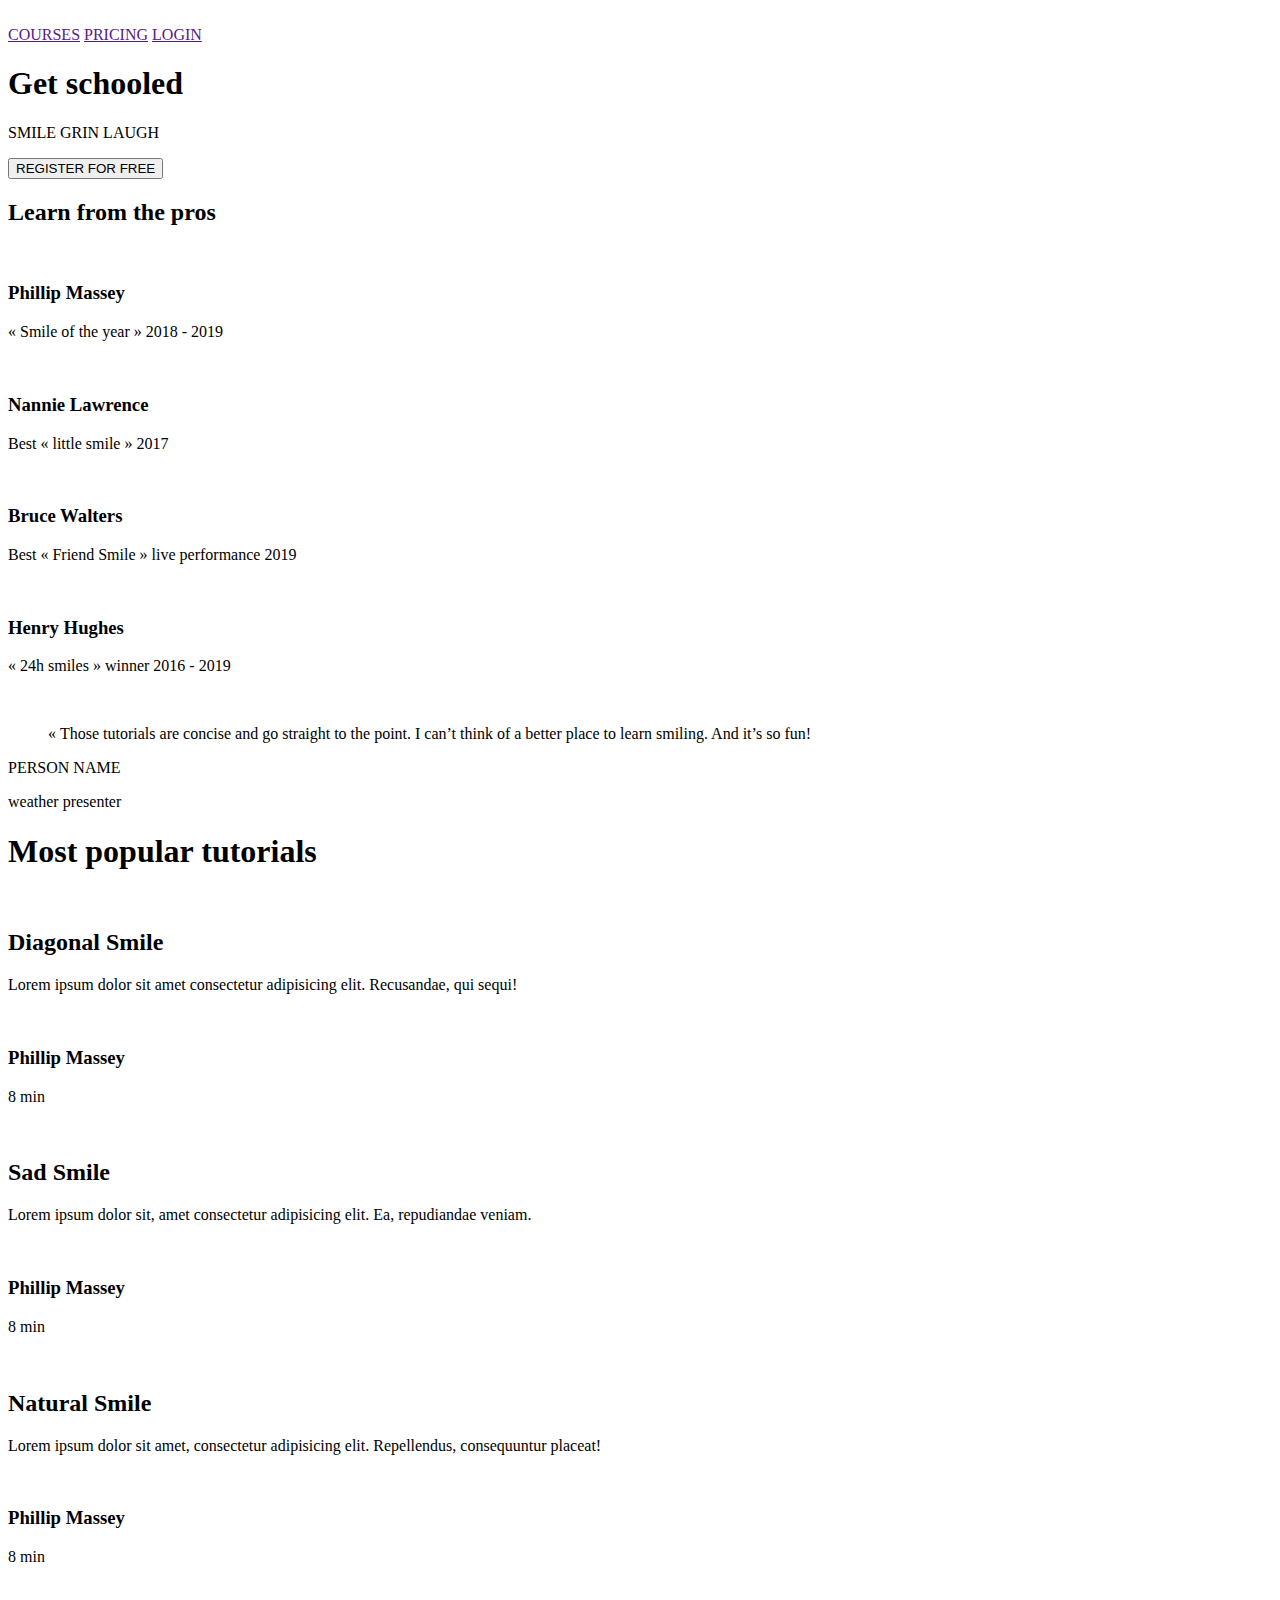
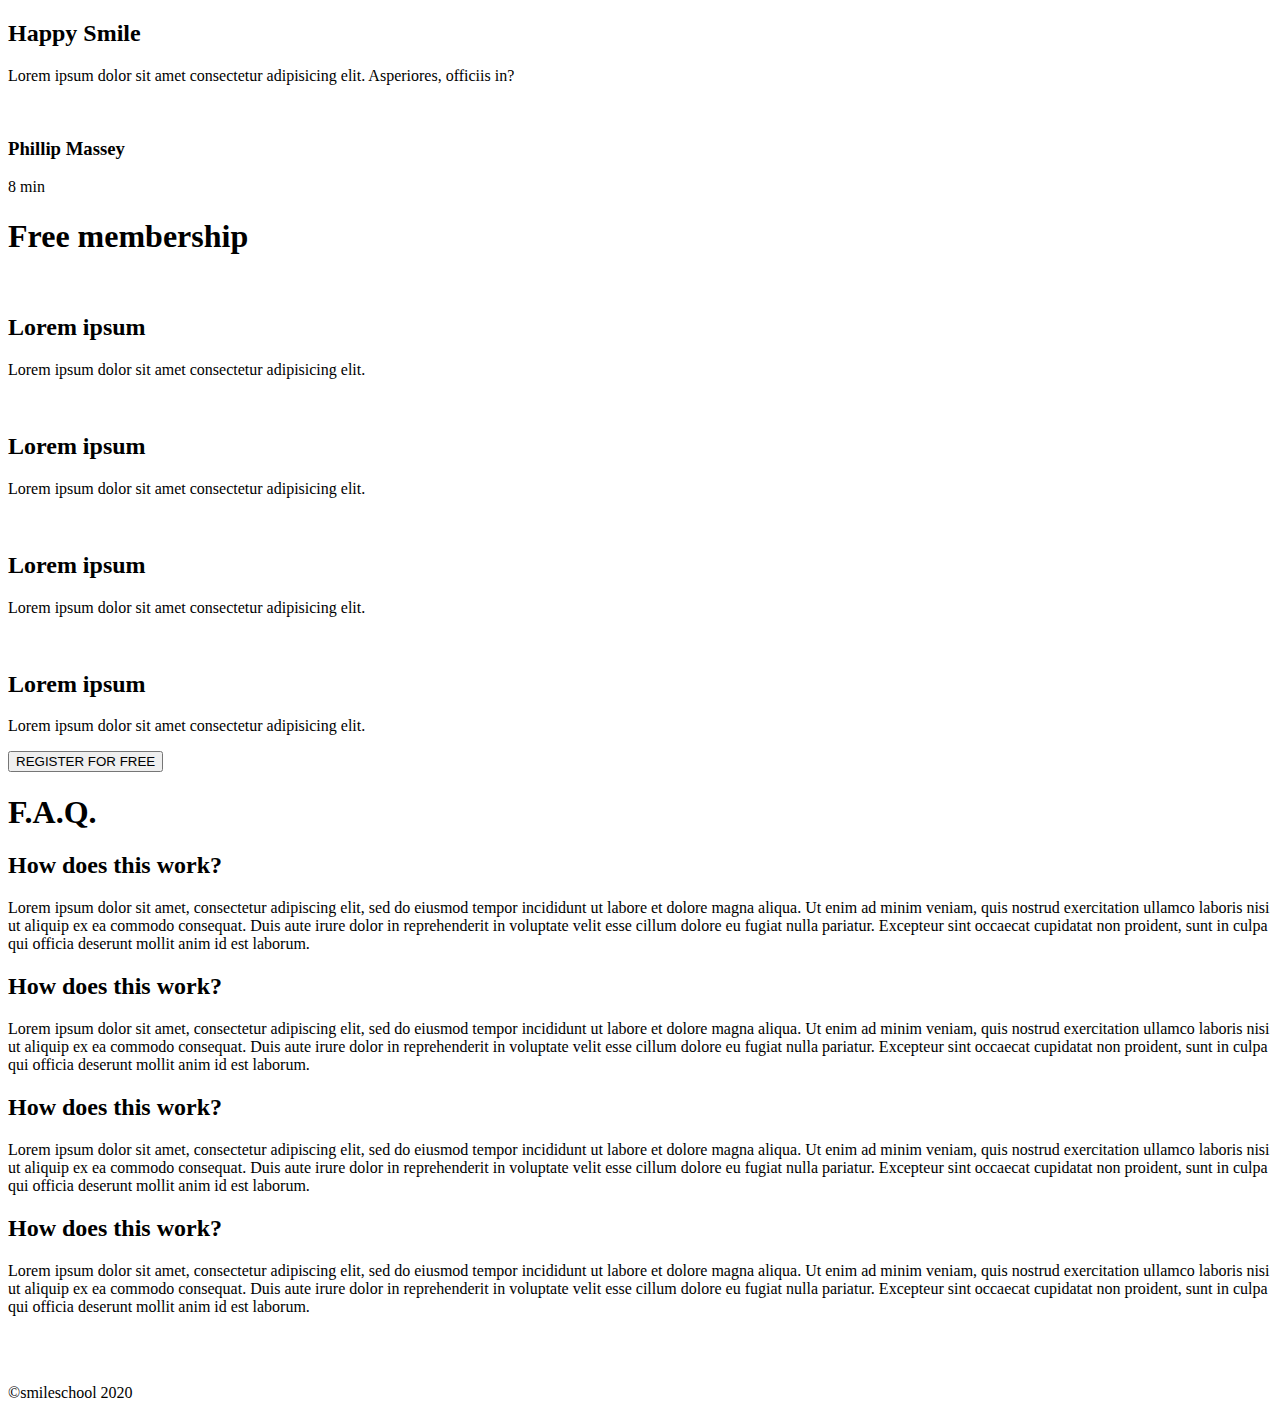
==== css_advanced/index.html @ 8c8cbb37 "html page" ====
<!DOCTYPE html>
<html lang="zxx">
<head>
  <meta charset="UTF-8">
  <meta http-equiv="X-UA-Compatible" content="IE=edge">
  <meta name="viewport" content="width=device-width, initial-scale=1.0">
  <title>Document</title>
</head>

<body>
  <header>
    <div class="logo"><a href=""><img src="#" alt=""></a></div>
    <div class="nav-links">
      <a href="">COURSES</a>
      <a href="">PRICING</a>
      <a href="">LOGIN</a>
    </div>
  </header>

  <main>
    <section>
      <div>
        <h1>Get schooled</h1>
        <p>SMILE GRIN LAUGH</p>
        <button>REGISTER FOR FREE</button>
      </div>

      <div>
        <h2><span class="purple">Learn</span> from the pros</h2>
        <div>
          <div>
            <img src="#" alt="">
            <h3>Phillip Massey</h3>
            <p>« Smile of the year » 2018 - 2019</p>
          </div>
          <div>
            <img src="#" alt="">
            <h3>Nannie Lawrence</h3>
            <p>Best « little smile » 2017</p>
          </div>
          <div>
            <img src="#" alt="">
            <h3>Bruce Walters</h3>
            <p>Best « Friend Smile » live performance 2019</p>
          </div>
          <div>
            <img src="#" alt="">
            <h3>Henry Hughes</h3>
            <p>« 24h smiles » winner 2016 - 2019</p>
          </div>
        </div>
      </div>
    </section>

    <section>
      <div>
        <img src="#" alt="">
        <div>
          <blockquote>« Those tutorials are concise and go straight to the point. 
            I can’t think of a better place to learn smiling. And it’s so fun!
          </blockquote>
          <p>PERSON NAME</p>
          <p>weather presenter</p>
        </div>
      </div>
    </section>

    <section>
      <h1>Most <span class="purple">popular</span> tutorials</h1>
      <div class="video-items">
        <div class="video">
          <img src="#" alt="">
          <h2>Diagonal Smile</h2>
          <p>Lorem ipsum dolor sit amet consectetur adipisicing elit. Recusandae, qui sequi!</p>
          <div class="author">
            <img src="#" alt="">
            <h3>Phillip Massey</h3>
          </div>
          <div class="rating">
            <div class="star-images"><!-- images of starts depending num--></div>
            <p>8 min</p>
          </div>
        </div>

        <div class="video">
          <img src="#" alt="">
          <h2>Sad Smile</h2>
          <p>Lorem ipsum dolor sit, amet consectetur adipisicing elit. Ea, repudiandae veniam.</p>
          <div class="author">
            <img src="#" alt="">
            <h3>Phillip Massey</h3>
          </div>
          <div class="rating">
            <div class="star-images"><!-- images of starts depending num--></div>
            <p>8 min</p>
          </div>
        </div>

        <div class="video">
          <img src="#" alt="">
          <h2>Natural Smile</h2>
          <p>Lorem ipsum dolor sit amet, consectetur adipisicing elit. Repellendus, consequuntur placeat!</p>
          <div class="author">
            <img src="#" alt="">
            <h3>Phillip Massey</h3>
          </div>
          <div class="rating">
            <div class="star-images"><!-- images of starts depending num--></div>
            <p>8 min</p>
          </div>
        </div>
        
        <div class="video">
          <img src="#" alt="">
          <h2>Happy Smile</h2>
          <p>Lorem ipsum dolor sit amet consectetur adipisicing elit. Asperiores, officiis in?</p>
          <div class="author">
            <img src="#" alt="">
            <h3>Phillip Massey</h3>
          </div>
          <div class="rating">
            <div class="star-images"><!-- images of starts depending num--></div>
            <p>8 min</p>
          </div>
        </div>

      </div>
      
    </section>

    <section>
      <h1><span class="purple">Free</span> membership</h1>
      <div>
        <div>
          <img src="#" alt="">
          <h2>Lorem ipsum</h2>
          <p>Lorem ipsum dolor sit amet consectetur adipisicing elit.</p>
        </div>
        <div>
          <img src="#" alt="">
          <h2>Lorem ipsum</h2>
          <p>Lorem ipsum dolor sit amet consectetur adipisicing elit.</p>
        </div>
        <div>
          <img src="#" alt="">
          <h2>Lorem ipsum</h2>
          <p>Lorem ipsum dolor sit amet consectetur adipisicing elit.</p>
        </div>
        <div>
          <img src="#" alt="">
          <h2>Lorem ipsum</h2>
          <p>Lorem ipsum dolor sit amet consectetur adipisicing elit.</p>
        </div>
      </div>
      <button>REGISTER FOR FREE</button>
    </section>

    <section>
      <h1>F.A.Q.</h1>
      <div>
        <div>
          <div>
            <h2>How does this work?</h2>
            <p>Lorem ipsum dolor sit amet, consectetur adipiscing elit, sed do eiusmod 
              tempor incididunt ut labore et dolore magna aliqua.  Ut enim ad minim 
              veniam, quis nostrud exercitation ullamco laboris nisi ut aliquip ex ea 
              commodo consequat. Duis aute irure dolor in reprehenderit in voluptate velit 
              esse cillum dolore eu fugiat nulla pariatur. Excepteur sint occaecat cupidatat
               non proident, sunt in culpa qui officia deserunt mollit anim id est laborum.</p>
          </div>
          <div>
            <h2>How does this work?</h2>
            <p>Lorem ipsum dolor sit amet, consectetur adipiscing elit, sed do eiusmod 
              tempor incididunt ut labore et dolore magna aliqua.  Ut enim ad minim 
              veniam, quis nostrud exercitation ullamco laboris nisi ut aliquip ex ea 
              commodo consequat. Duis aute irure dolor in reprehenderit in voluptate velit 
              esse cillum dolore eu fugiat nulla pariatur. Excepteur sint occaecat cupidatat
               non proident, sunt in culpa qui officia deserunt mollit anim id est laborum.</p>
          </div>
        </div>
        <div>
          <div>
            <h2>How does this work?</h2>
            <p>Lorem ipsum dolor sit amet, consectetur adipiscing elit, sed do eiusmod 
              tempor incididunt ut labore et dolore magna aliqua.  Ut enim ad minim 
              veniam, quis nostrud exercitation ullamco laboris nisi ut aliquip ex ea 
              commodo consequat. Duis aute irure dolor in reprehenderit in voluptate velit 
              esse cillum dolore eu fugiat nulla pariatur. Excepteur sint occaecat cupidatat
               non proident, sunt in culpa qui officia deserunt mollit anim id est laborum.</p>
          </div>
          <div>
            <h2>How does this work?</h2>
            <p>Lorem ipsum dolor sit amet, consectetur adipiscing elit, sed do eiusmod 
              tempor incididunt ut labore et dolore magna aliqua.  Ut enim ad minim 
              veniam, quis nostrud exercitation ullamco laboris nisi ut aliquip ex ea 
              commodo consequat. Duis aute irure dolor in reprehenderit in voluptate velit 
              esse cillum dolore eu fugiat nulla pariatur. Excepteur sint occaecat cupidatat
               non proident, sunt in culpa qui officia deserunt mollit anim id est laborum.</p>
          </div>
        </div>

      </div>

    </section>

  </main>

  <footer>
    <div>
      <div>
        <div>
          <img src="#" alt="">
        </div>
        <div>
          <a href=""><img src="#" alt=""></a>
          <a href=""><img src="#" alt=""></a>
          <a href=""><img src="#" alt=""></a>
        </div>
      </div>
      <p>©smileschool 2020</p>
    </div>
  </footer>
  
</body>

</html>
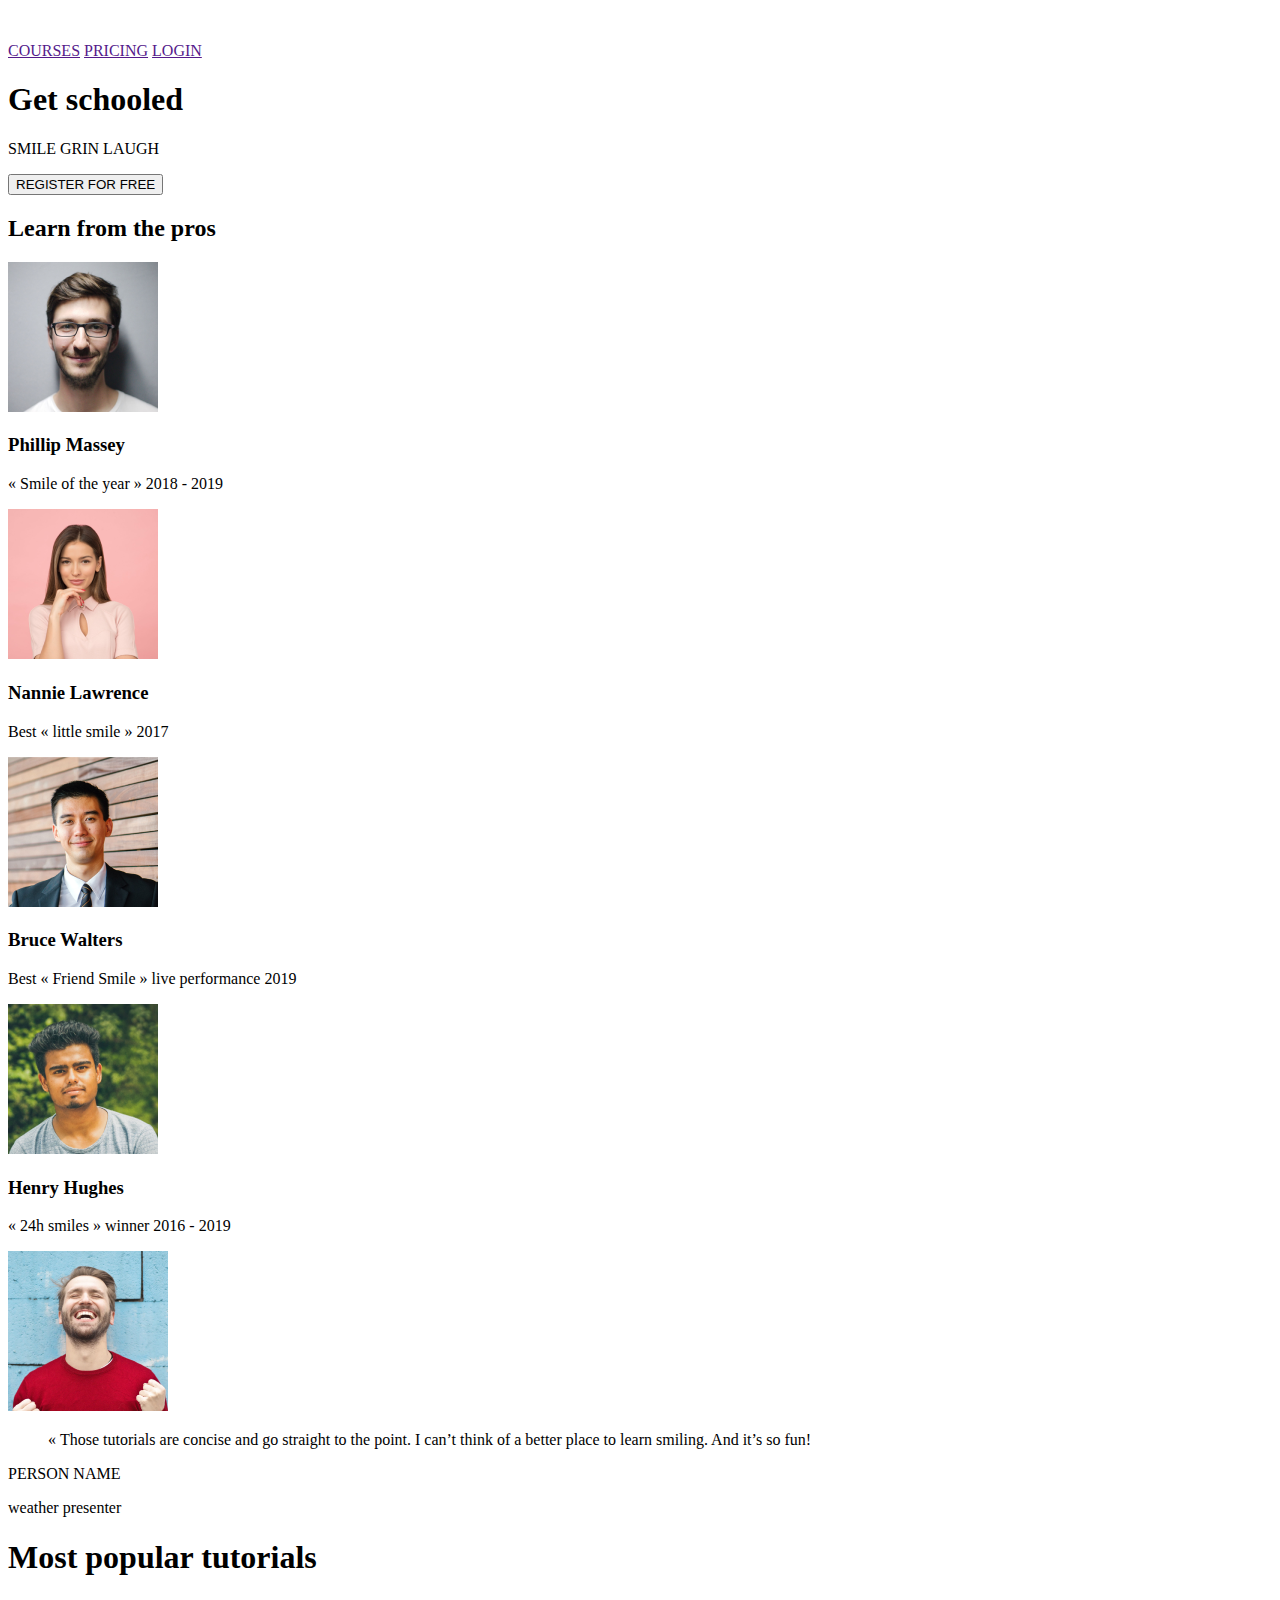
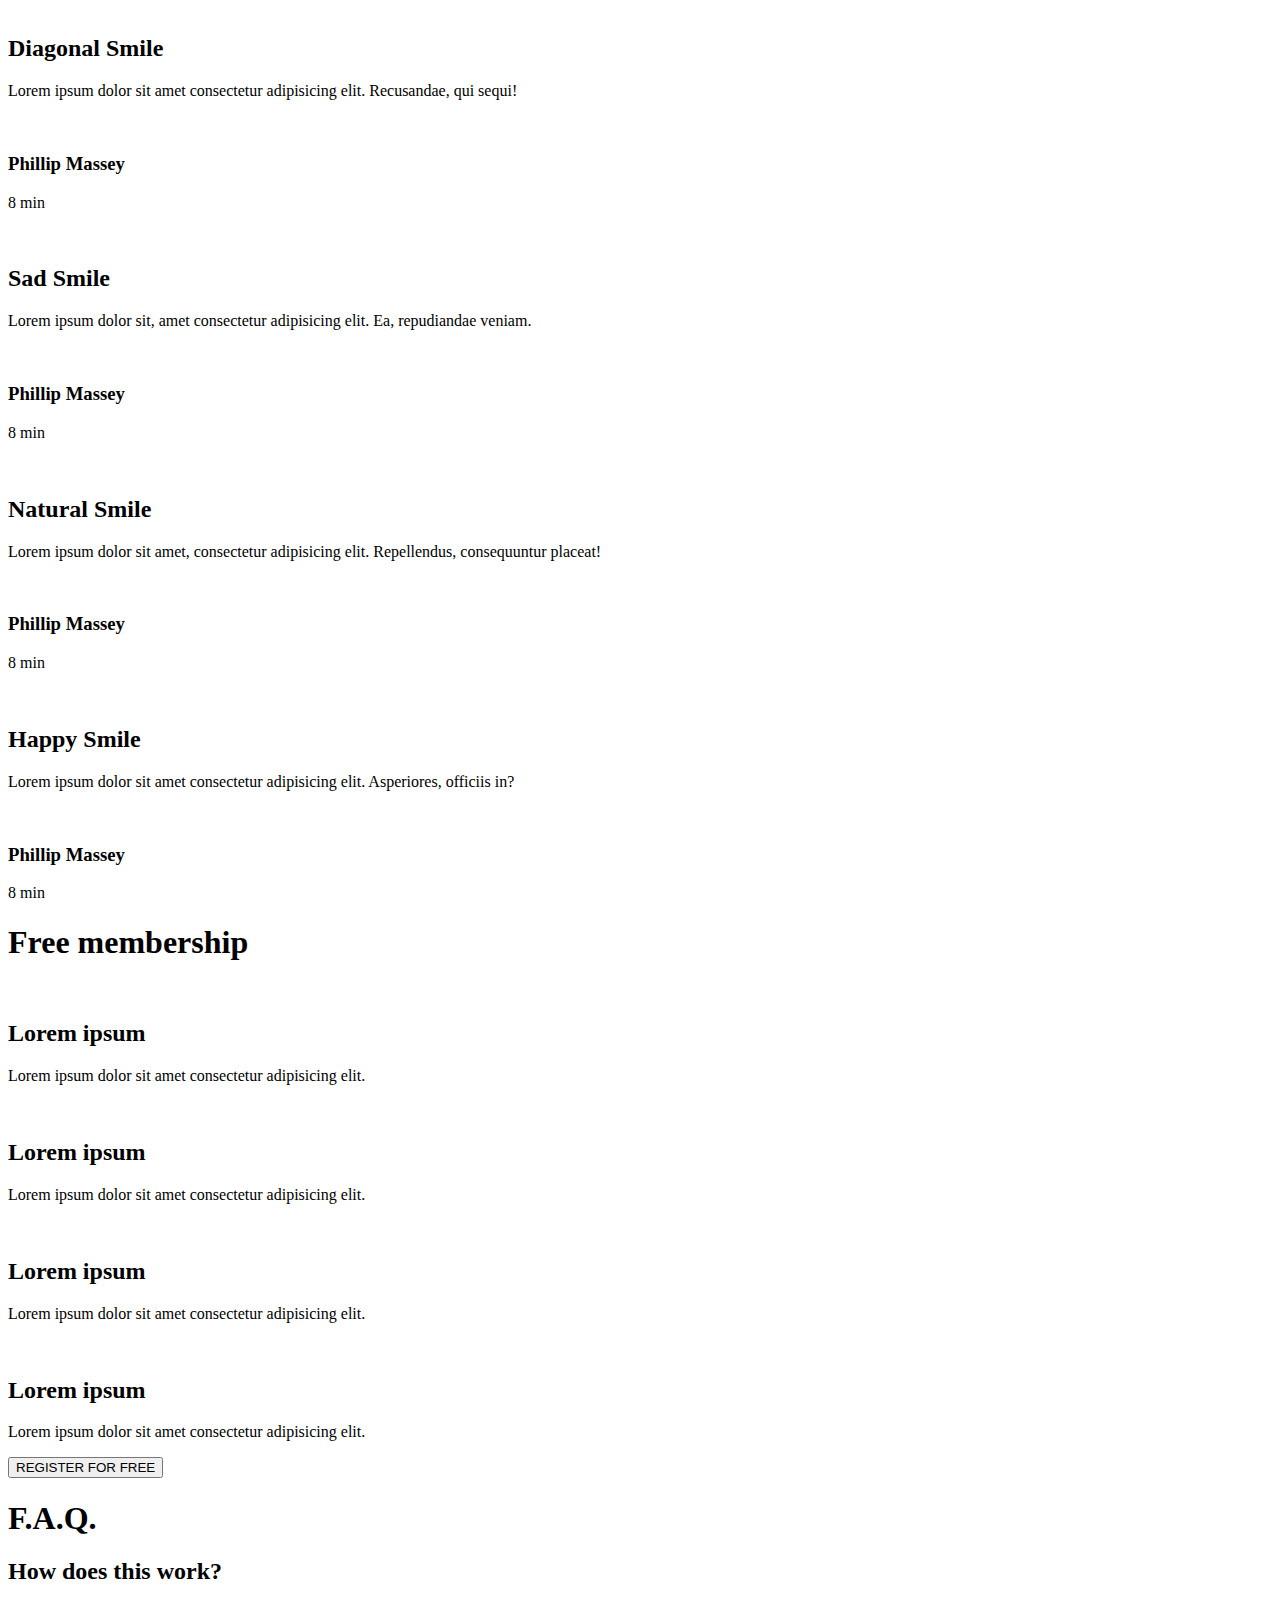
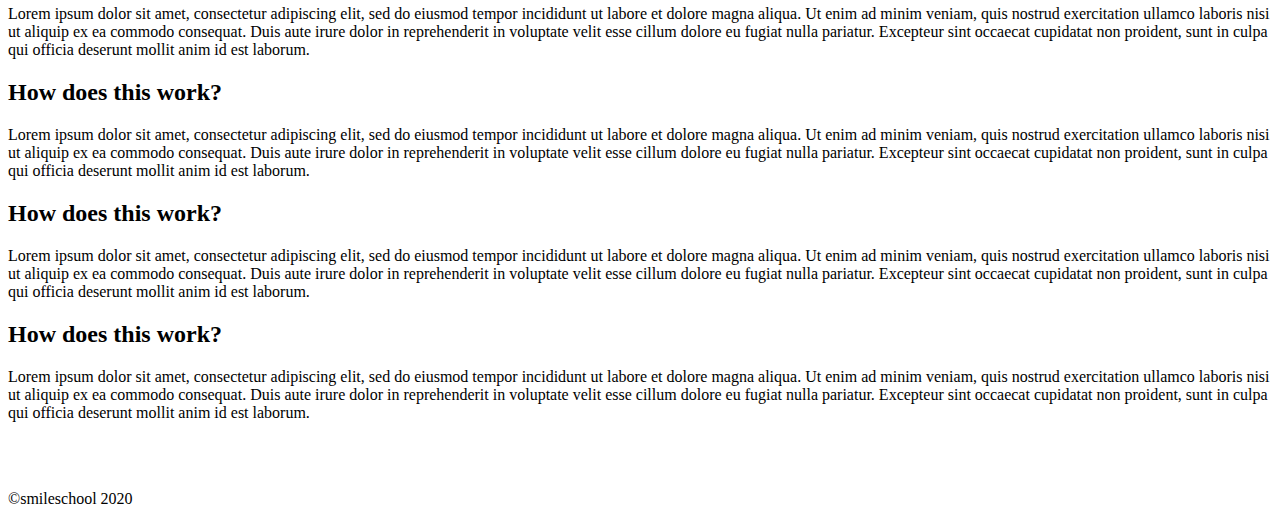
==== commit 8a6fb73e: "html page" ====
--- a/css_advanced/index.html
+++ b/css_advanced/index.html
@@ -5,46 +5,47 @@
   <meta http-equiv="X-UA-Compatible" content="IE=edge">
   <meta name="viewport" content="width=device-width, initial-scale=1.0">
   <title>Document</title>
+  <link rel="stylesheet" href="./styles.css">
 </head>
 
 <body>
   <header>
-    <div class="logo"><a href=""><img src="#" alt=""></a></div>
-    <div class="nav-links">
-      <a href="">COURSES</a>
-      <a href="">PRICING</a>
-      <a href="">LOGIN</a>
+    <div class="logo"><a href=""><img src="./images/logo.png" alt="logo"></a></div>
+    <div class="menu">
+      <a href="" class="courses">COURSES</a>
+      <a href=""class="pricing">PRICING</a>
+      <a href=""class="login">LOGIN</a>
     </div>
   </header>
 
   <main>
-    <section>
+    <section class="main-section">
       <div>
         <h1>Get schooled</h1>
-        <p>SMILE GRIN LAUGH</p>
+        <p class="slogan">SMILE GRIN LAUGH</p>
         <button>REGISTER FOR FREE</button>
       </div>
 
       <div>
         <h2><span class="purple">Learn</span> from the pros</h2>
-        <div>
-          <div>
-            <img src="#" alt="">
+        <div class="professionals">
+          <div>
+            <img src="./images/pros-1.png" alt="person">
             <h3>Phillip Massey</h3>
             <p>« Smile of the year » 2018 - 2019</p>
           </div>
           <div>
-            <img src="#" alt="">
+            <img src="./images/pros-2.png" alt="">
             <h3>Nannie Lawrence</h3>
             <p>Best « little smile » 2017</p>
           </div>
           <div>
-            <img src="#" alt="">
+            <img src="./images/pros-3.png" alt="person">
             <h3>Bruce Walters</h3>
             <p>Best « Friend Smile » live performance 2019</p>
           </div>
           <div>
-            <img src="#" alt="">
+            <img src="./images/pros-4.png" alt="person">
             <h3>Henry Hughes</h3>
             <p>« 24h smiles » winner 2016 - 2019</p>
           </div>
@@ -52,9 +53,9 @@
       </div>
     </section>
 
-    <section>
-      <div>
-        <img src="#" alt="">
+    <section class="testimonials-section">
+      <div>
+        <img src="./images/client.png" alt="person">
         <div>
           <blockquote>« Those tutorials are concise and go straight to the point. 
             I can’t think of a better place to learn smiling. And it’s so fun!
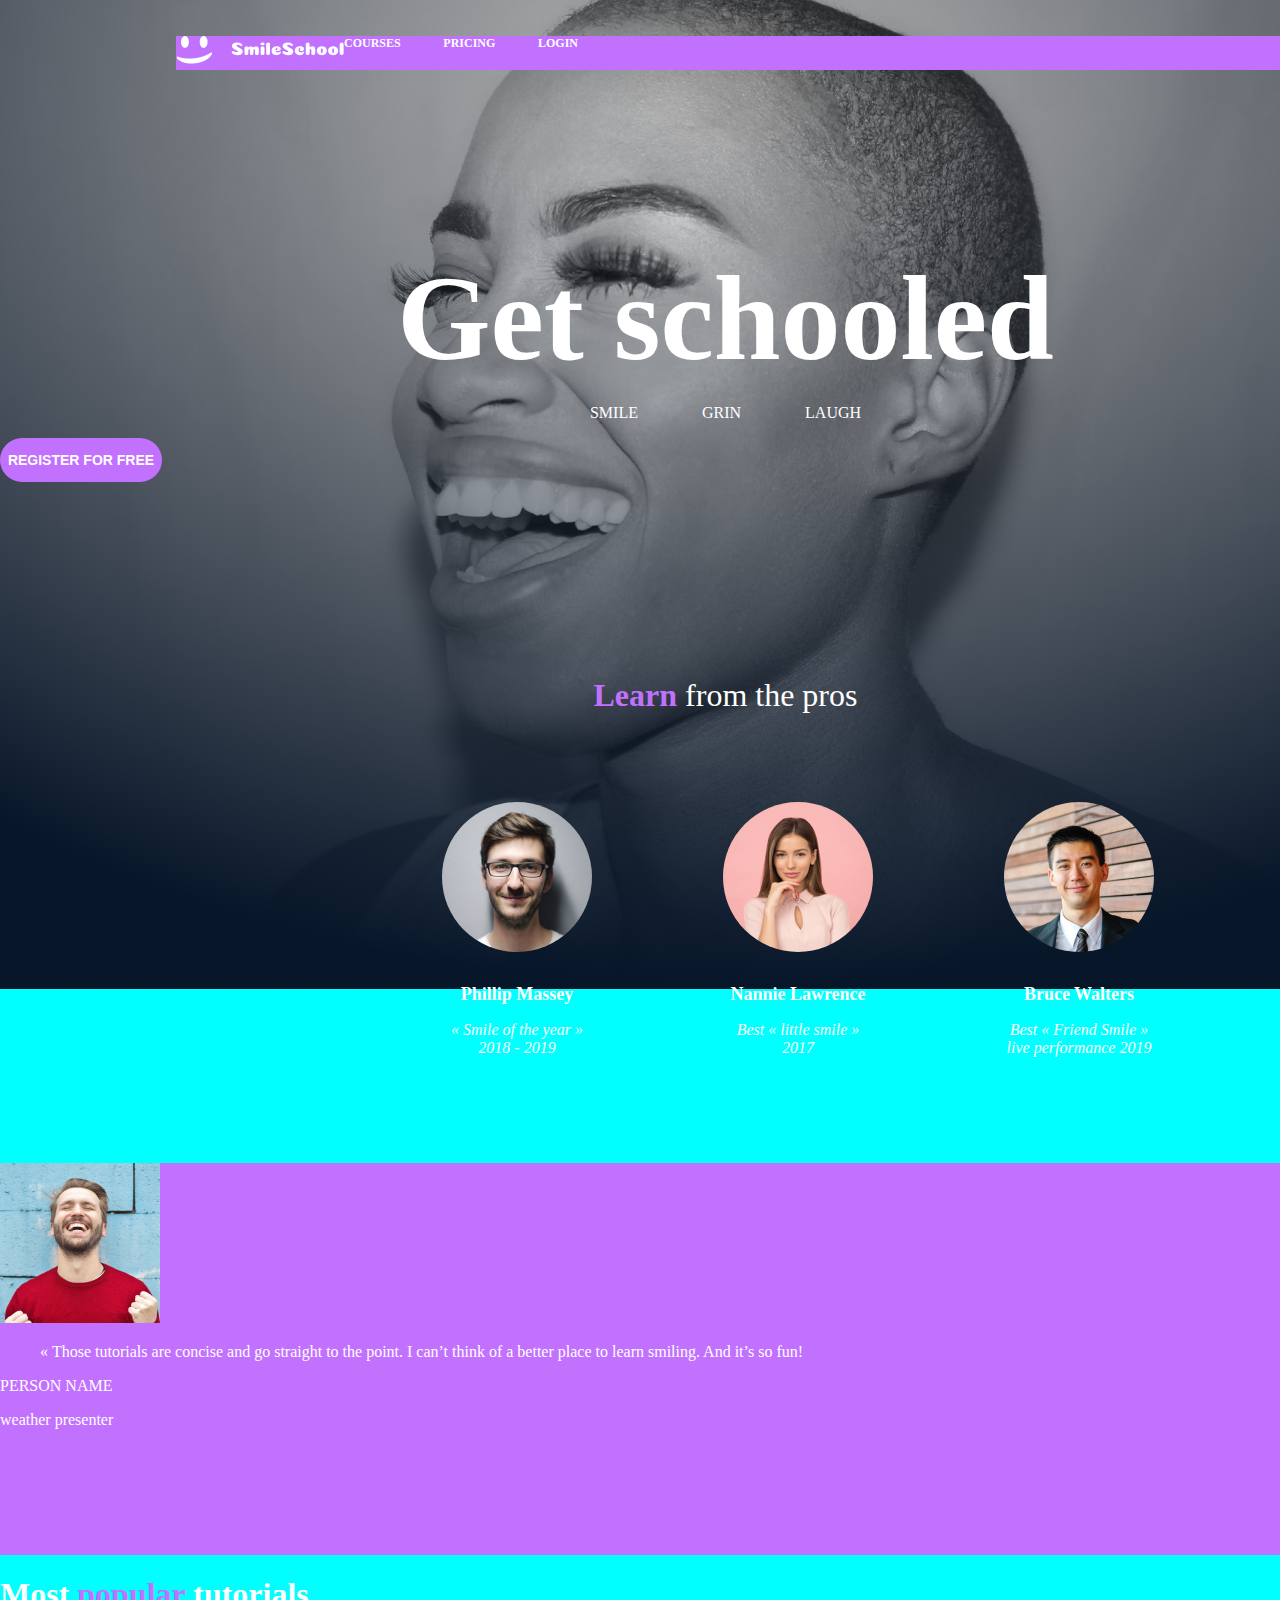
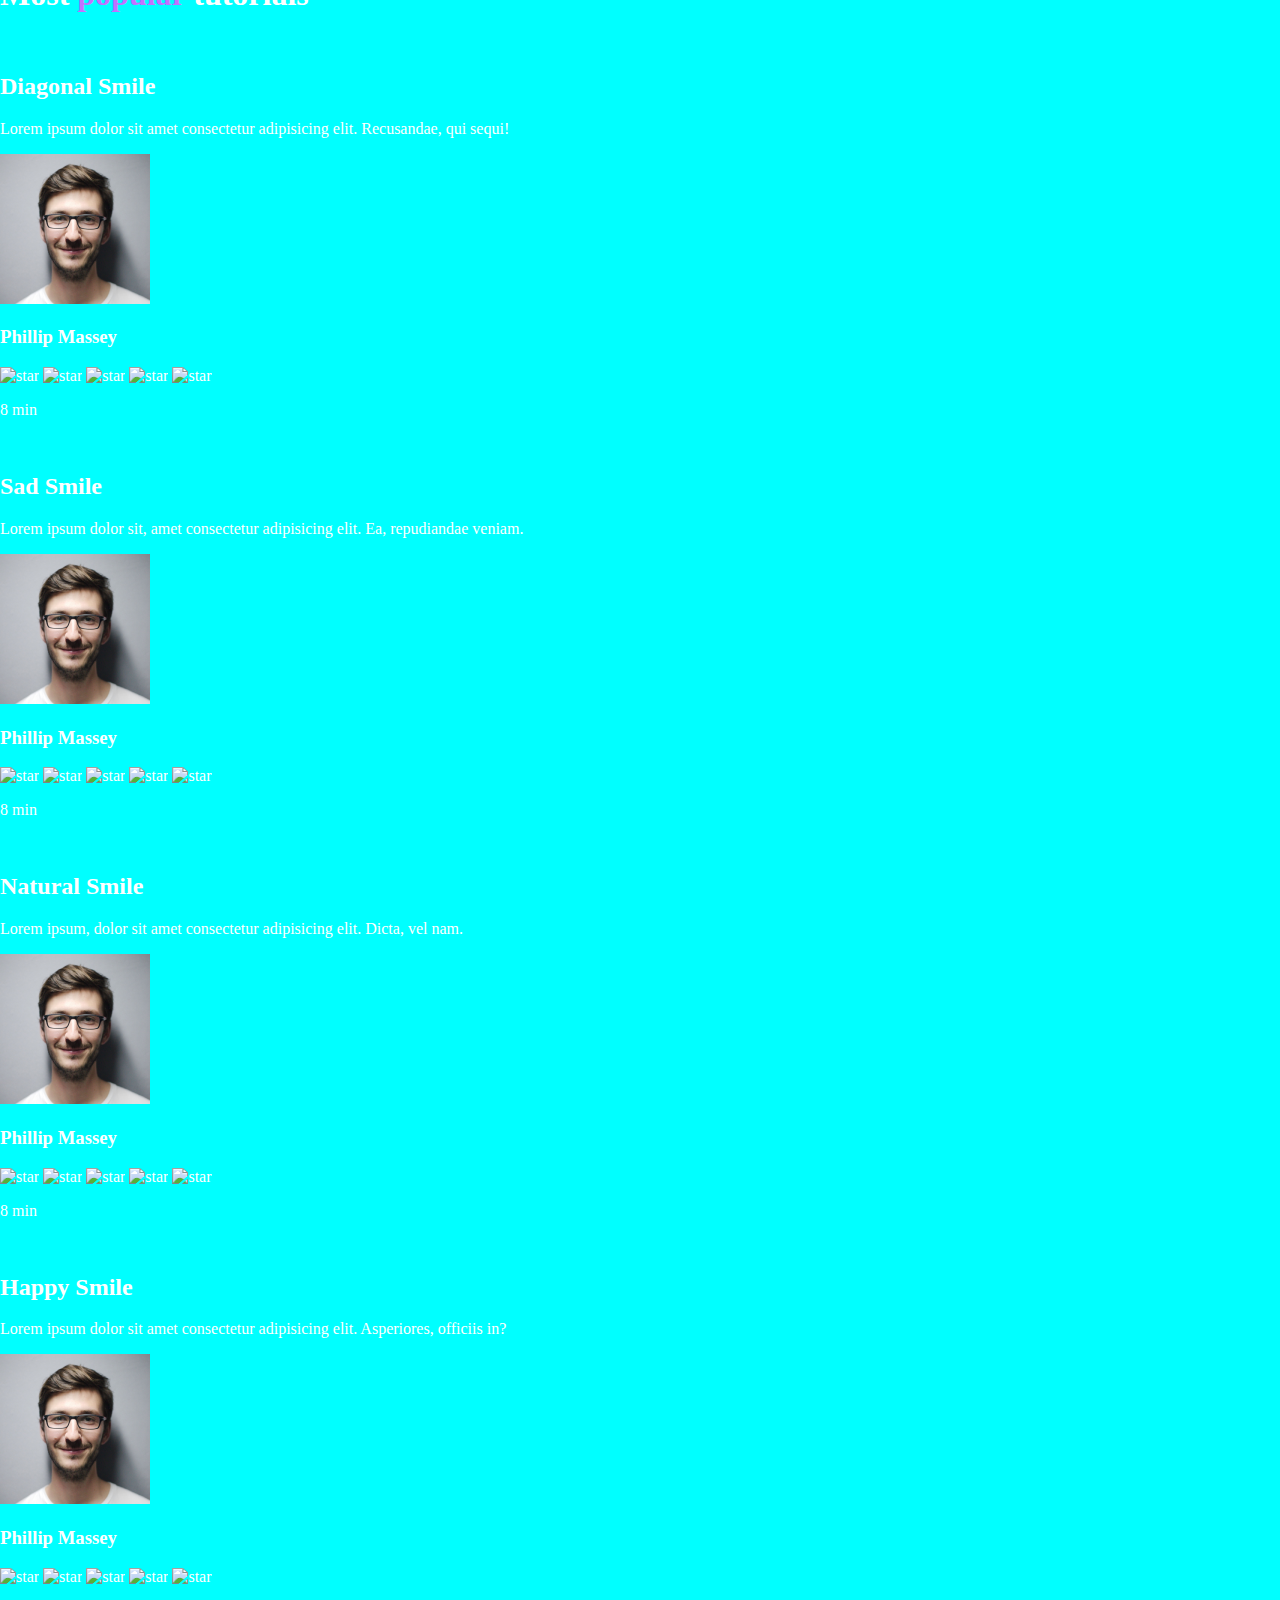
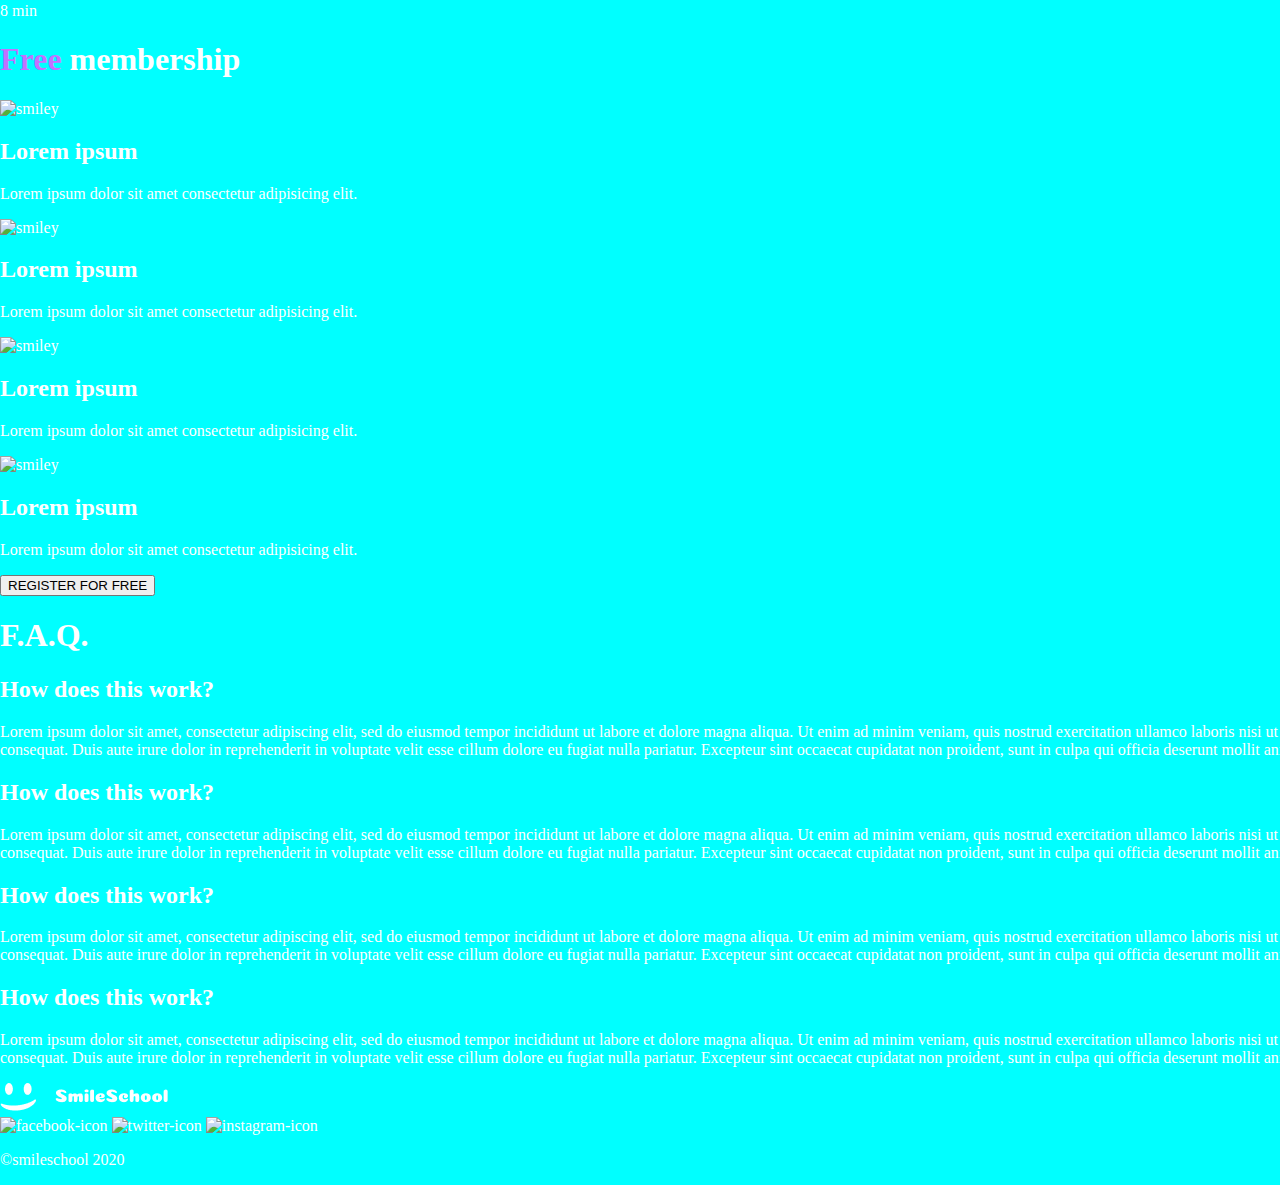
==== commit 10c41187: "html file final update" ====
--- a/css_advanced/index.html
+++ b/css_advanced/index.html
@@ -10,7 +10,7 @@
 
 <body>
   <header>
-    <div class="logo"><a href=""><img src="./images/logo.png" alt="logo"></a></div>
+    <div><a href=""><img src="./images/logo.png" alt="logo"></a></div>
     <div class="menu">
       <a href="" class="courses">COURSES</a>
       <a href=""class="pricing">PRICING</a>
@@ -54,73 +54,97 @@
     </section>
 
     <section class="testimonials-section">
-      <div>
+      <div class="testimonial">
         <img src="./images/client.png" alt="person">
-        <div>
+        <div class="texts">
           <blockquote>« Those tutorials are concise and go straight to the point. 
             I can’t think of a better place to learn smiling. And it’s so fun!
           </blockquote>
-          <p>PERSON NAME</p>
-          <p>weather presenter</p>
-        </div>
-      </div>
-    </section>
-
-    <section>
+          <p class="name">PERSON NAME</p>
+          <p class="job-description">weather presenter</p>
+        </div>
+      </div>
+    </section>
+
+    <section class="tutorial-section">
       <h1>Most <span class="purple">popular</span> tutorials</h1>
       <div class="video-items">
         <div class="video">
-          <img src="#" alt="">
+          <img src="./images/smile/diagonal.png" alt="">
           <h2>Diagonal Smile</h2>
           <p>Lorem ipsum dolor sit amet consectetur adipisicing elit. Recusandae, qui sequi!</p>
           <div class="author">
-            <img src="#" alt="">
-            <h3>Phillip Massey</h3>
-          </div>
-          <div class="rating">
-            <div class="star-images"><!-- images of starts depending num--></div>
-            <p>8 min</p>
-          </div>
-        </div>
-
-        <div class="video">
-          <img src="#" alt="">
+            <img src="./images/pros-1.png" alt="">
+            <h3>Phillip Massey</h3>
+          </div>
+          <div class="rating">
+            <div class="stars">
+              <img src="./images/star-fill.png" alt="star">
+              <img src="./images/star-fill.png" alt="star">
+              <img src="./images/star-fill.png" alt="star">
+              <img src="./images/star-fill.png" alt="star">
+              <img src="./images/star.png" alt="star">
+            </div>
+            <p>8 min</p>
+          </div>
+        </div>
+
+        <div class="video">
+          <img src="./images/smile/sad.png" alt="">
           <h2>Sad Smile</h2>
           <p>Lorem ipsum dolor sit, amet consectetur adipisicing elit. Ea, repudiandae veniam.</p>
           <div class="author">
-            <img src="#" alt="">
-            <h3>Phillip Massey</h3>
-          </div>
-          <div class="rating">
-            <div class="star-images"><!-- images of starts depending num--></div>
-            <p>8 min</p>
-          </div>
-        </div>
-
-        <div class="video">
-          <img src="#" alt="">
+            <img src="./images/pros-1.png" alt="">
+            <h3>Phillip Massey</h3>
+          </div>
+          <div class="rating">
+            <div class="stars">
+              <img src="./images/star-fill.png" alt="star">
+              <img src="./images/star-fill.png" alt="star">
+              <img src="./images/star-fill.png" alt="star">
+              <img src="./images/star-fill.png" alt="star">
+              <img src="./images/star.png" alt="star">
+            </div>
+            <p>8 min</p>
+          </div>
+        </div>
+
+        <div class="video">
+          <img src="./images/smile/natural.png" alt="">
           <h2>Natural Smile</h2>
-          <p>Lorem ipsum dolor sit amet, consectetur adipisicing elit. Repellendus, consequuntur placeat!</p>
-          <div class="author">
-            <img src="#" alt="">
-            <h3>Phillip Massey</h3>
-          </div>
-          <div class="rating">
-            <div class="star-images"><!-- images of starts depending num--></div>
+          <p>Lorem ipsum, dolor sit amet consectetur adipisicing elit. Dicta, vel nam.</p>
+          <div class="author">
+            <img src="./images/pros-1.png" alt="">
+            <h3>Phillip Massey</h3>
+          </div>
+          <div class="rating">
+            <div class="stars">
+              <img src="./images/star-fill.png" alt="star">
+              <img src="./images/star-fill.png" alt="star">
+              <img src="./images/star-fill.png" alt="star">
+              <img src="./images/star-fill.png" alt="star">
+              <img src="./images/star.png" alt="star">
+            </div>
             <p>8 min</p>
           </div>
         </div>
         
         <div class="video">
-          <img src="#" alt="">
+          <img src="./images/smile/happy.png" alt="">
           <h2>Happy Smile</h2>
           <p>Lorem ipsum dolor sit amet consectetur adipisicing elit. Asperiores, officiis in?</p>
           <div class="author">
-            <img src="#" alt="">
-            <h3>Phillip Massey</h3>
-          </div>
-          <div class="rating">
-            <div class="star-images"><!-- images of starts depending num--></div>
+            <img src="./images/pros-1.png" alt="">
+            <h3>Phillip Massey</h3>
+          </div>
+          <div class="rating">
+            <div class="stars">
+              <img src="./images/star-fill.png" alt="star">
+              <img src="./images/star-fill.png" alt="star">
+              <img src="./images/star-fill.png" alt="star">
+              <img src="./images/star-fill.png" alt="star">
+              <img src="./images/star.png" alt="star">
+            </div>
             <p>8 min</p>
           </div>
         </div>
@@ -129,26 +153,26 @@
       
     </section>
 
-    <section>
+    <section class="membership-section">
       <h1><span class="purple">Free</span> membership</h1>
-      <div>
-        <div>
-          <img src="#" alt="">
-          <h2>Lorem ipsum</h2>
-          <p>Lorem ipsum dolor sit amet consectetur adipisicing elit.</p>
-        </div>
-        <div>
-          <img src="#" alt="">
-          <h2>Lorem ipsum</h2>
-          <p>Lorem ipsum dolor sit amet consectetur adipisicing elit.</p>
-        </div>
-        <div>
-          <img src="#" alt="">
-          <h2>Lorem ipsum</h2>
-          <p>Lorem ipsum dolor sit amet consectetur adipisicing elit.</p>
-        </div>
-        <div>
-          <img src="#" alt="">
+      <div class="memberships">
+        <div class="membership">
+          <img src="./images/smiley.png" alt="smiley">
+          <h2>Lorem ipsum</h2>
+          <p>Lorem ipsum dolor sit amet consectetur adipisicing elit.</p>
+        </div>
+        <div class="membership">
+          <img src="./images/smiley.png" alt="smiley">
+          <h2>Lorem ipsum</h2>
+          <p>Lorem ipsum dolor sit amet consectetur adipisicing elit.</p>
+        </div>
+        <div class="membership">
+          <img src="./images/smiley.png" alt="smiley">
+          <h2>Lorem ipsum</h2>
+          <p>Lorem ipsum dolor sit amet consectetur adipisicing elit.</p>
+        </div>
+        <div class="membership">
+          <img src="./images/smiley.png" alt="smiley">
           <h2>Lorem ipsum</h2>
           <p>Lorem ipsum dolor sit amet consectetur adipisicing elit.</p>
         </div>
@@ -156,40 +180,40 @@
       <button>REGISTER FOR FREE</button>
     </section>
 
-    <section>
+    <section class="FAQ-section">
       <h1>F.A.Q.</h1>
-      <div>
-        <div>
-          <div>
-            <h2>How does this work?</h2>
-            <p>Lorem ipsum dolor sit amet, consectetur adipiscing elit, sed do eiusmod 
-              tempor incididunt ut labore et dolore magna aliqua.  Ut enim ad minim 
-              veniam, quis nostrud exercitation ullamco laboris nisi ut aliquip ex ea 
-              commodo consequat. Duis aute irure dolor in reprehenderit in voluptate velit 
-              esse cillum dolore eu fugiat nulla pariatur. Excepteur sint occaecat cupidatat
-               non proident, sunt in culpa qui officia deserunt mollit anim id est laborum.</p>
-          </div>
-          <div>
-            <h2>How does this work?</h2>
-            <p>Lorem ipsum dolor sit amet, consectetur adipiscing elit, sed do eiusmod 
-              tempor incididunt ut labore et dolore magna aliqua.  Ut enim ad minim 
-              veniam, quis nostrud exercitation ullamco laboris nisi ut aliquip ex ea 
-              commodo consequat. Duis aute irure dolor in reprehenderit in voluptate velit 
-              esse cillum dolore eu fugiat nulla pariatur. Excepteur sint occaecat cupidatat
-               non proident, sunt in culpa qui officia deserunt mollit anim id est laborum.</p>
-          </div>
-        </div>
-        <div>
-          <div>
-            <h2>How does this work?</h2>
-            <p>Lorem ipsum dolor sit amet, consectetur adipiscing elit, sed do eiusmod 
-              tempor incididunt ut labore et dolore magna aliqua.  Ut enim ad minim 
-              veniam, quis nostrud exercitation ullamco laboris nisi ut aliquip ex ea 
-              commodo consequat. Duis aute irure dolor in reprehenderit in voluptate velit 
-              esse cillum dolore eu fugiat nulla pariatur. Excepteur sint occaecat cupidatat
-               non proident, sunt in culpa qui officia deserunt mollit anim id est laborum.</p>
-          </div>
-          <div>
+      <div class="questions">
+        <div class="question-part-1">
+          <div class="question">
+            <h2>How does this work?</h2>
+            <p>Lorem ipsum dolor sit amet, consectetur adipiscing elit, sed do eiusmod 
+              tempor incididunt ut labore et dolore magna aliqua.  Ut enim ad minim 
+              veniam, quis nostrud exercitation ullamco laboris nisi ut aliquip ex ea 
+              commodo consequat. Duis aute irure dolor in reprehenderit in voluptate velit 
+              esse cillum dolore eu fugiat nulla pariatur. Excepteur sint occaecat cupidatat
+               non proident, sunt in culpa qui officia deserunt mollit anim id est laborum.</p>
+          </div>
+          <div class="question">
+            <h2>How does this work?</h2>
+            <p>Lorem ipsum dolor sit amet, consectetur adipiscing elit, sed do eiusmod 
+              tempor incididunt ut labore et dolore magna aliqua.  Ut enim ad minim 
+              veniam, quis nostrud exercitation ullamco laboris nisi ut aliquip ex ea 
+              commodo consequat. Duis aute irure dolor in reprehenderit in voluptate velit 
+              esse cillum dolore eu fugiat nulla pariatur. Excepteur sint occaecat cupidatat
+               non proident, sunt in culpa qui officia deserunt mollit anim id est laborum.</p>
+          </div>
+        </div>
+        <div class="question-part-2">
+          <div class="question">
+            <h2>How does this work?</h2>
+            <p>Lorem ipsum dolor sit amet, consectetur adipiscing elit, sed do eiusmod 
+              tempor incididunt ut labore et dolore magna aliqua.  Ut enim ad minim 
+              veniam, quis nostrud exercitation ullamco laboris nisi ut aliquip ex ea 
+              commodo consequat. Duis aute irure dolor in reprehenderit in voluptate velit 
+              esse cillum dolore eu fugiat nulla pariatur. Excepteur sint occaecat cupidatat
+               non proident, sunt in culpa qui officia deserunt mollit anim id est laborum.</p>
+          </div>
+          <div class="question">
             <h2>How does this work?</h2>
             <p>Lorem ipsum dolor sit amet, consectetur adipiscing elit, sed do eiusmod 
               tempor incididunt ut labore et dolore magna aliqua.  Ut enim ad minim 
@@ -208,14 +232,14 @@
 
   <footer>
     <div>
-      <div>
+      <div class="illustrations">
         <div>
-          <img src="#" alt="">
-        </div>
-        <div>
-          <a href=""><img src="#" alt=""></a>
-          <a href=""><img src="#" alt=""></a>
-          <a href=""><img src="#" alt=""></a>
+          <img src="./images/logo.png" alt="logo">
+        </div>
+        <div class="social-icons">
+          <a href=""><img src="./images/social-icons/facebook.png" alt="facebook-icon"></a>
+          <a href=""><img src="./images/social-icons/twitter.png" alt="twitter-icon"></a>
+          <a href=""><img src="./images/social-icons/instagram.png" alt="instagram-icon"></a>
         </div>
       </div>
       <p>©smileschool 2020</p>
--- a/css_advanced/styles.css
+++ b/css_advanced/styles.css
@@ -0,0 +1,142 @@
+body {
+  margin: 0;
+  box-sizing: border-box;
+  width: 1440px;
+  display: flex;
+  flex-direction: column;
+  background-color: aqua;
+  color: #fff;
+  font-family: 'Source Sans Pro';
+  font-style: normal;
+  overflow-x: hidden;
+}
+
+/* header */
+
+header {
+  /* position: absolute; */
+  width: 1104px;
+  display: flex;
+  margin-top: 36px;
+  margin-left: 176px;
+  z-index: 5;
+  background-color: #C271FF;
+}
+
+.logo {
+  margin-right: 703px;
+}
+
+.menu {
+  width: 234px;
+  display: flex;
+  justify-content: space-between;
+  font-size: 12px;
+  font-weight: 700;
+}
+
+a {
+  text-decoration:  none;
+  color: #fff;
+}
+
+/* main section */
+
+.main-section {
+  /* width: 100vw; */
+  height: 1093px;
+  /* height: 100vh; */
+  position: absolute;
+  left: 0px;
+  top: 0px;
+  background: url('./images/smile-background.png') no-repeat;
+  z-index: -3;
+  background-size: auto;
+  /* height: 100vh; */
+  /* background-size: 1449px 1055px; */
+  /* background-size: cover; */
+  /* background-color: aqua; */
+}
+
+.main-section h1 {
+  font-size: 120px;
+  text-align: center;
+  margin-top:  250px;
+  margin-bottom: 10px;
+}
+
+.slogan {
+  font-size: 16px;
+  text-align: center;
+  word-spacing: 60px;
+}
+
+.main-section button {
+  width: 162px;
+  height: 44px;
+  border-radius: 22px;
+  border: none;
+  background: #C271FF;
+  color: #fff;
+  font-size: 14px;
+  font-weight: 600;
+  cursor: pointer;
+  text-align: center;
+  margin-bottom: 168px;
+}
+
+.main-section h2 {
+  text-align: center;
+  font-size: 32px;
+  font-weight: 300;
+  margin-bottom: 88px;
+}
+
+.purple {
+  color: #C271FF;
+  font-weight: 700;
+}
+
+.professionals {
+  display: flex;
+  width: 1009px;
+  margin-left: 442px;
+}
+
+.professionals div {
+  width: 150px;
+
+}
+
+.professionals div:not(:first-child) {
+  margin-left: 131px;
+}
+
+.professionals img {
+  border-radius: 50%;
+  margin-bottom: 10px;
+  /* height: 150px;
+  width: 150px; */
+}
+
+.professionals h3 {
+  font-size: 18px;
+  font-weight: 900;
+  text-align: center;
+  margin-bottom: 2px;
+}
+
+.professionals p {
+  font-size: 16px;
+  font-weight: 400;
+  font-style: italic;
+  text-align: center;
+}
+
+/* testimonials section */
+
+.testimonials-section {
+  height: 392px;
+  background: #C271FF;
+  margin-top: 1093px;
+}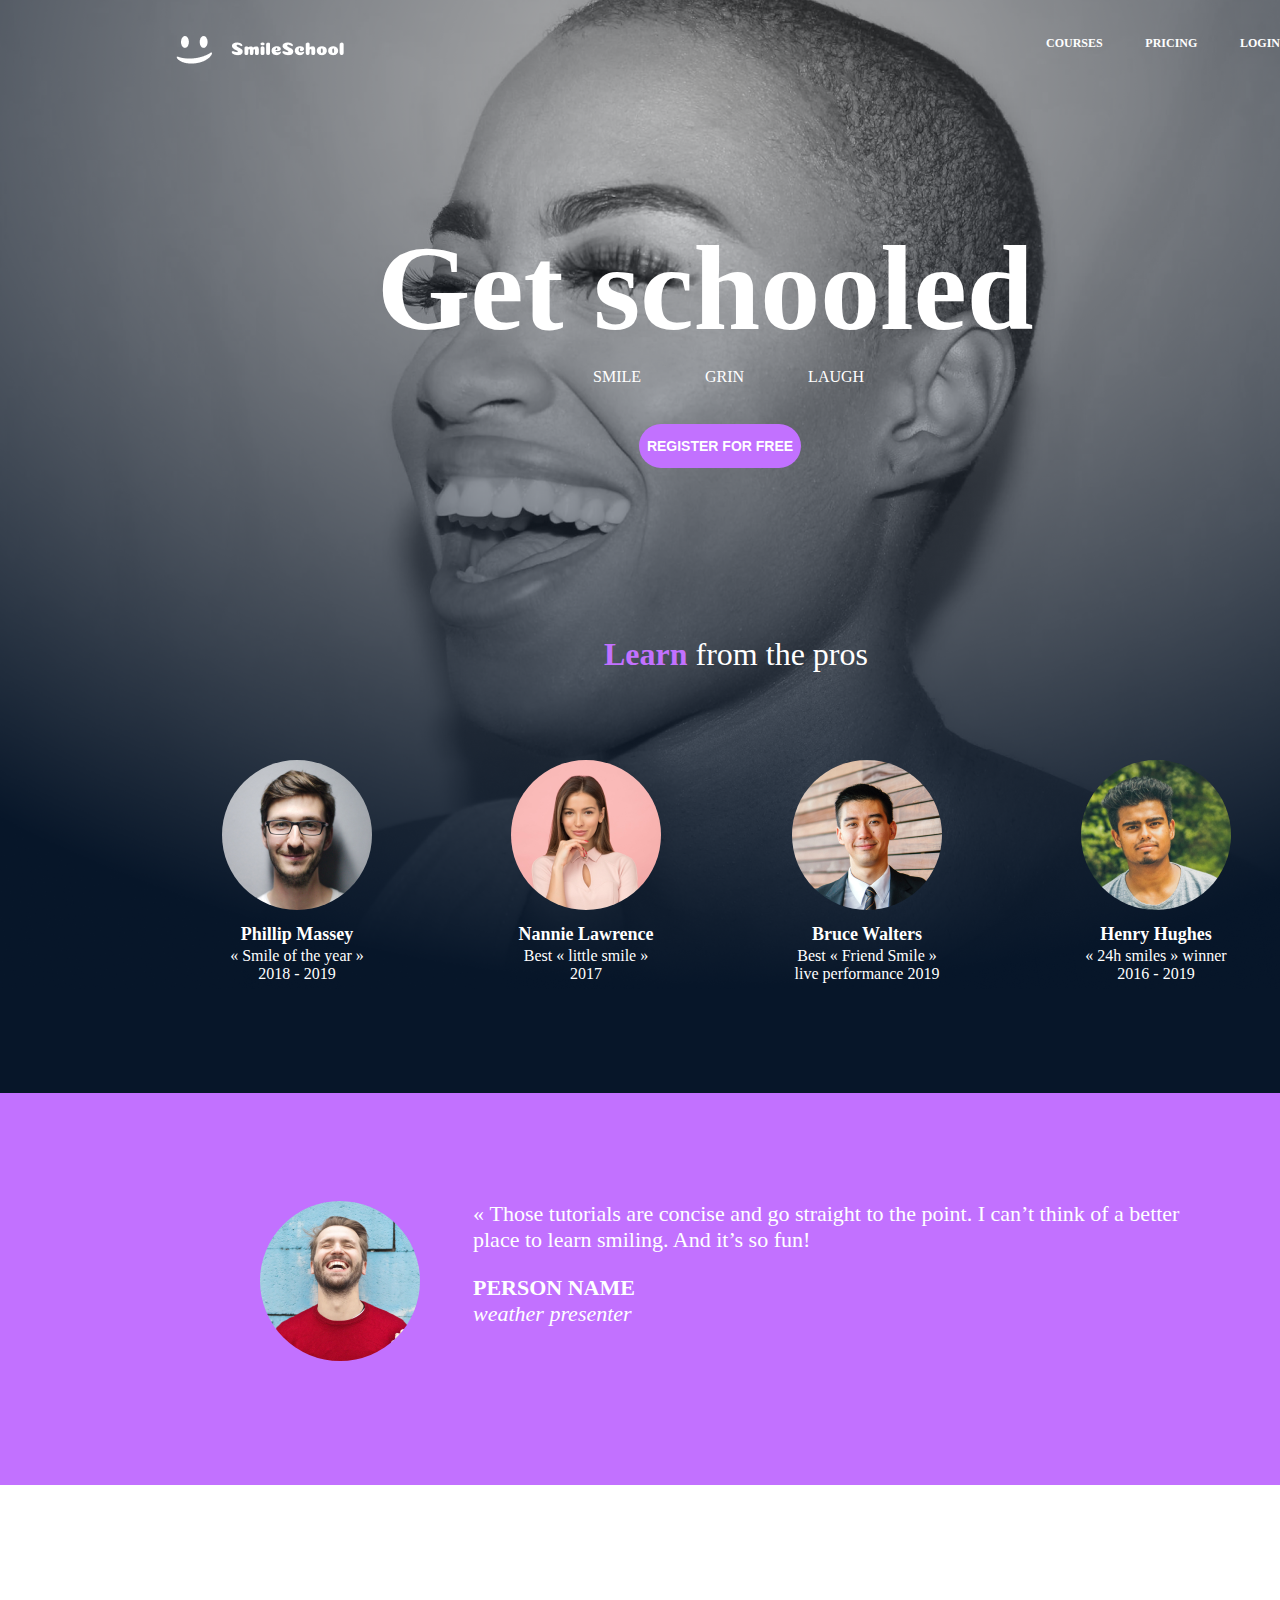
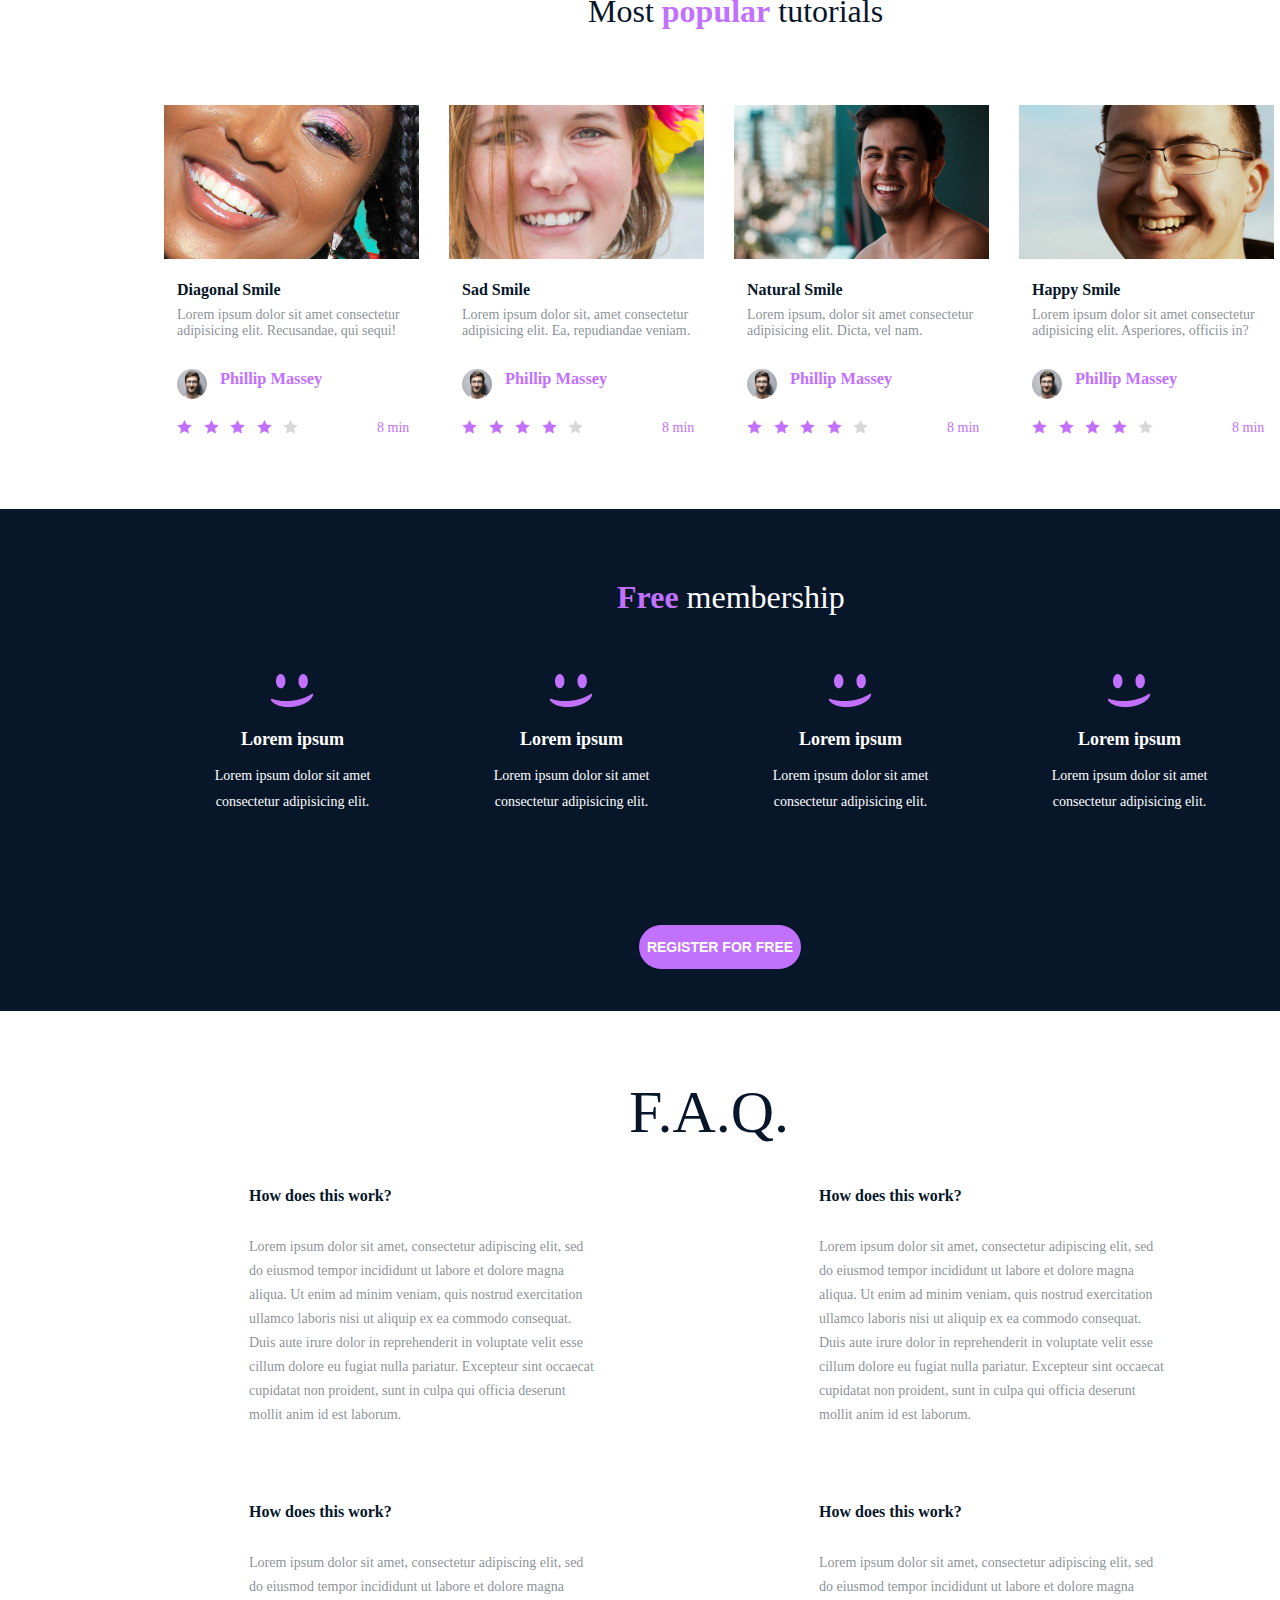
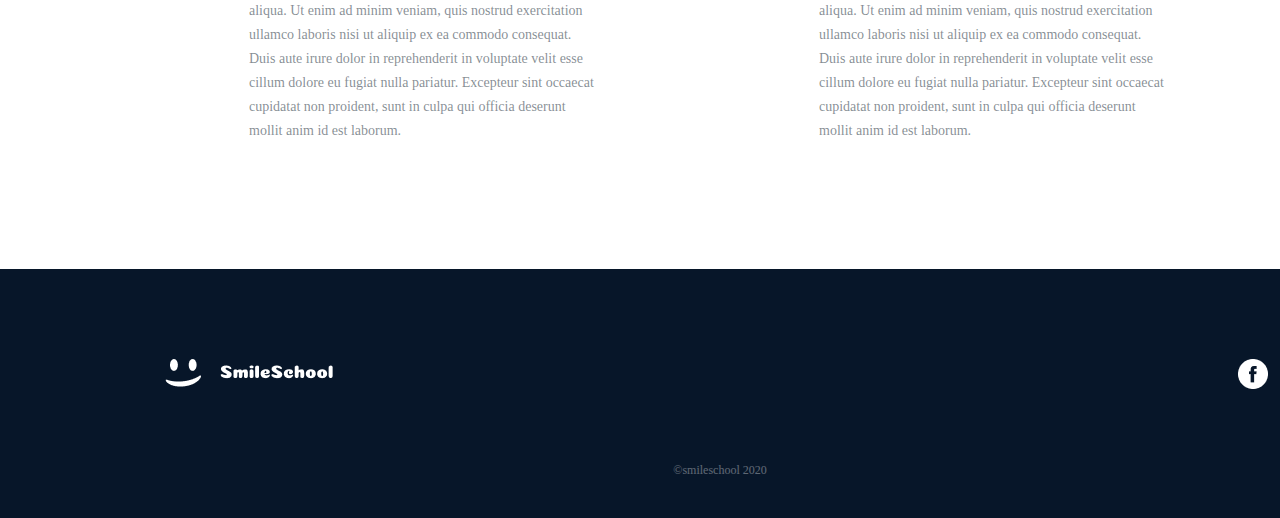
==== commit c983834d: "w3c correction" ====
--- a/css_advanced/index.html
+++ b/css_advanced/index.html
@@ -13,8 +13,8 @@
     <div><a href=""><img src="./images/logo.png" alt="logo"></a></div>
     <div class="menu">
       <a href="" class="courses">COURSES</a>
-      <a href=""class="pricing">PRICING</a>
-      <a href=""class="login">LOGIN</a>
+      <a href="" class="pricing">PRICING</a>
+      <a href="" class="login">LOGIN</a>
     </div>
   </header>
 
--- a/css_advanced/styles.css
+++ b/css_advanced/styles.css
@@ -4,27 +4,19 @@
   width: 1440px;
   display: flex;
   flex-direction: column;
-  background-color: aqua;
   color: #fff;
   font-family: 'Source Sans Pro';
   font-style: normal;
   overflow-x: hidden;
 }
 
-/* header */
-
 header {
+  width: 1104px;
   /* position: absolute; */
-  width: 1104px;
-  display: flex;
-  margin-top: 36px;
-  margin-left: 176px;
+  display: flex;
+  justify-content: space-between;
+  margin: 36px 0px 0px 176px;
   z-index: 5;
-  background-color: #C271FF;
-}
-
-.logo {
-  margin-right: 703px;
 }
 
 .menu {
@@ -37,59 +29,61 @@
 
 a {
   text-decoration:  none;
+  flex-direction: row;
   color: #fff;
 }
 
+/* general rules for sections and footer*/
+
+section,
+footer {
+  width: 1440px;
+}
+
 /* main section */
 
 .main-section {
-  /* width: 100vw; */
   height: 1093px;
-  /* height: 100vh; */
   position: absolute;
   left: 0px;
   top: 0px;
   background: url('./images/smile-background.png') no-repeat;
+  background-color: #071629;
   z-index: -3;
-  background-size: auto;
-  /* height: 100vh; */
-  /* background-size: 1449px 1055px; */
-  /* background-size: cover; */
-  /* background-color: aqua; */
+  margin-bottom: -20px;
 }
 
 .main-section h1 {
   font-size: 120px;
-  text-align: center;
-  margin-top:  250px;
-  margin-bottom: 10px;
+  margin: 220px 0px 10px 377px;
 }
 
 .slogan {
   font-size: 16px;
-  text-align: center;
   word-spacing: 60px;
-}
-
-.main-section button {
+  margin: 0px 0px 38px 593px;
+
+}
+
+button {
   width: 162px;
   height: 44px;
+  margin: 0px 639px 168px 639px;
   border-radius: 22px;
   border: none;
   background: #C271FF;
   color: #fff;
   font-size: 14px;
   font-weight: 600;
+  text-align: center;
+  z-index: 8;
   cursor: pointer;
-  text-align: center;
-  margin-bottom: 168px;
 }
 
 .main-section h2 {
-  text-align: center;
   font-size: 32px;
   font-weight: 300;
-  margin-bottom: 88px;
+  margin: 0px 0px 87px 604px;
 }
 
 .purple {
@@ -100,37 +94,39 @@
 .professionals {
   display: flex;
   width: 1009px;
-  margin-left: 442px;
+  margin: 0px 0px 98px 222px;
 }
 
 .professionals div {
   width: 150px;
-
-}
-
-.professionals div:not(:first-child) {
+}
+
+.professionals div:nth-child(3) {
   margin-left: 131px;
+}
+
+.professionals div:not(:first-child, :nth-child(3)) {
+  margin-left: 139px;
 }
 
 .professionals img {
   border-radius: 50%;
-  margin-bottom: 10px;
-  /* height: 150px;
-  width: 150px; */
 }
 
 .professionals h3 {
   font-size: 18px;
   font-weight: 900;
   text-align: center;
-  margin-bottom: 2px;
+  margin-top: 10px;
+  margin-bottom: 0px;
 }
 
 .professionals p {
   font-size: 16px;
   font-weight: 400;
-  font-style: italic;
-  text-align: center;
+  /* font-style: italic; */
+  text-align: center;
+  margin-top: 2px;
 }
 
 /* testimonials section */
@@ -138,5 +134,259 @@
 .testimonials-section {
   height: 392px;
   background: #C271FF;
-  margin-top: 1093px;
-}+  position: absolute;
+  top: 1093px;
+}
+
+.testimonial{
+  display: flex;
+  margin: 108px 0px 0px 260px;
+  font-size: 22px;
+}
+
+.testimonials-section img {
+  border-radius: 50%;
+  height: 160px;
+  width: 160px;
+  margin-right: 53px;
+}
+
+.texts {
+  width: 730px;
+}
+
+.texts blockquote {
+  margin: 0px;
+  
+}
+
+.name {
+  font-weight: 700;
+  margin-bottom: 0px;
+}
+
+.job-description {
+  font-style: italic;
+  margin: 0px 0px;
+}
+
+/* tutorial section */
+
+.tutorial-section {
+  width: 1228px;
+  /* height: 450px; */
+  position: absolute;
+  top: 1572px;
+  left: 106px;
+  right: 106px;
+}
+
+.tutorial-section h1 {
+  margin-left: 482px;
+  margin-bottom: 75px;
+  font-size: 32px;
+  font-weight: 400;
+  color: #071629;
+}
+
+.video-items {
+  display: flex;
+  margin: 58px;
+}
+
+.video {
+  font-size: 14px;
+}
+
+.video:not(:first-child) {
+  margin-left: 30px;
+}
+
+.video > :not(:first-child) {
+  margin-left: 13px;
+}
+
+.video > img {
+  width: 255px;
+  height: 154px;
+  margin-bottom: 18px;
+}
+
+.video h2 {
+  font-size: 16px;
+  font-weight: 700;
+  margin-top: 0;
+  margin-bottom: 8px;
+  color: #071629;
+}
+
+.video > p {
+  font-weight: 400;
+  margin-top: 0px;
+  margin-bottom: 14px;
+  width: 242px;
+  height: 48px;
+  color: #07162980;
+
+}
+
+.author {
+  display: flex;
+  font-weight: 400;
+  margin-bottom: 14px;
+}
+
+.author img {
+  height: 30px;
+  width: 30px;
+  border-radius: 50%;
+  margin-right: 13px;
+}
+
+.author h3 {
+  margin-top: 0px;
+  color: #C271FF;
+}
+
+.rating {
+  display: flex;
+}
+
+.stars {
+  margin-right: 79px;
+}
+
+.stars img:not(:first-child) {
+  margin-left: 8px;
+}
+
+.rating p {
+  margin-top: 0px;
+  color: #C271FF;
+}
+
+/* membership-section */
+
+.membership-section {
+  position: absolute;
+  width: 1440px;
+  height: 502px;
+  top: 2109px;
+  background: #071629;
+}
+
+.membership-section h1 {
+  margin: 70px 0px 0px 617px;
+  font-size: 32px;
+  font-weight: 300;
+}
+
+.memberships {
+  display: flex;
+  margin: 58px 164px 0px 164px;
+}
+
+.memberships > div:not(:first-child) {
+  margin-left: 22px;
+}
+
+.membership {
+  width: 257px; 
+  height: 153px;
+  text-align: center;
+
+}
+
+.membership h2 {
+  font-weight: 600;
+  font-size: 18px;
+  margin-bottom: 0px;
+}
+
+.membership p {
+  font-size: 14px;
+  line-height: 26px;
+  width: 215px;
+  margin: 13px auto;
+}
+
+.membership-section button {
+  margin-top: 98px;
+}
+
+/* FAQ-section */
+
+.FAQ-section {
+  position: absolute;
+  width: 920px;
+  height: 707px;
+  top: 2678px;
+  left: 249px;
+  color: #071629;
+  margin-bottom: 84px;
+}
+
+.FAQ-section h1 {
+  font-size: 60px;
+  font-weight: 300;
+  margin-top: 0px;
+  text-align: center;
+}
+
+.FAQ-section h2 {
+  font-size: 16px;
+  font-weight: 700;
+  margin-bottom: 30px;
+  margin-top: 0;
+}
+
+.FAQ-section p {
+  font-size: 14px;
+  color: #07162980;
+  line-height: 24px;
+}
+
+.question-part-1,
+.question-part-2 {
+  display: flex;
+  justify-content: space-between;
+}
+
+.question-part-2 {
+  margin-top: 74px;
+}
+
+.question {
+  width: 350px;
+  height: 242px;
+}
+
+/* footer */
+
+footer {
+  position: absolute;
+  height: 249px;
+  top: 3469px;
+  background-color: #071629;
+}
+
+.illustrations {
+  display: flex;
+  margin-left: 165px;
+  margin-top: 90px;
+}
+
+.social-icons {
+  margin-left: 905px;
+}
+
+.social-icons :not(:first-child){
+  margin-left: 20px;
+}
+
+footer p {
+  font-size: 12px;
+  opacity: 0.35;
+  text-align: center;
+  margin-top: 70px;
+}
